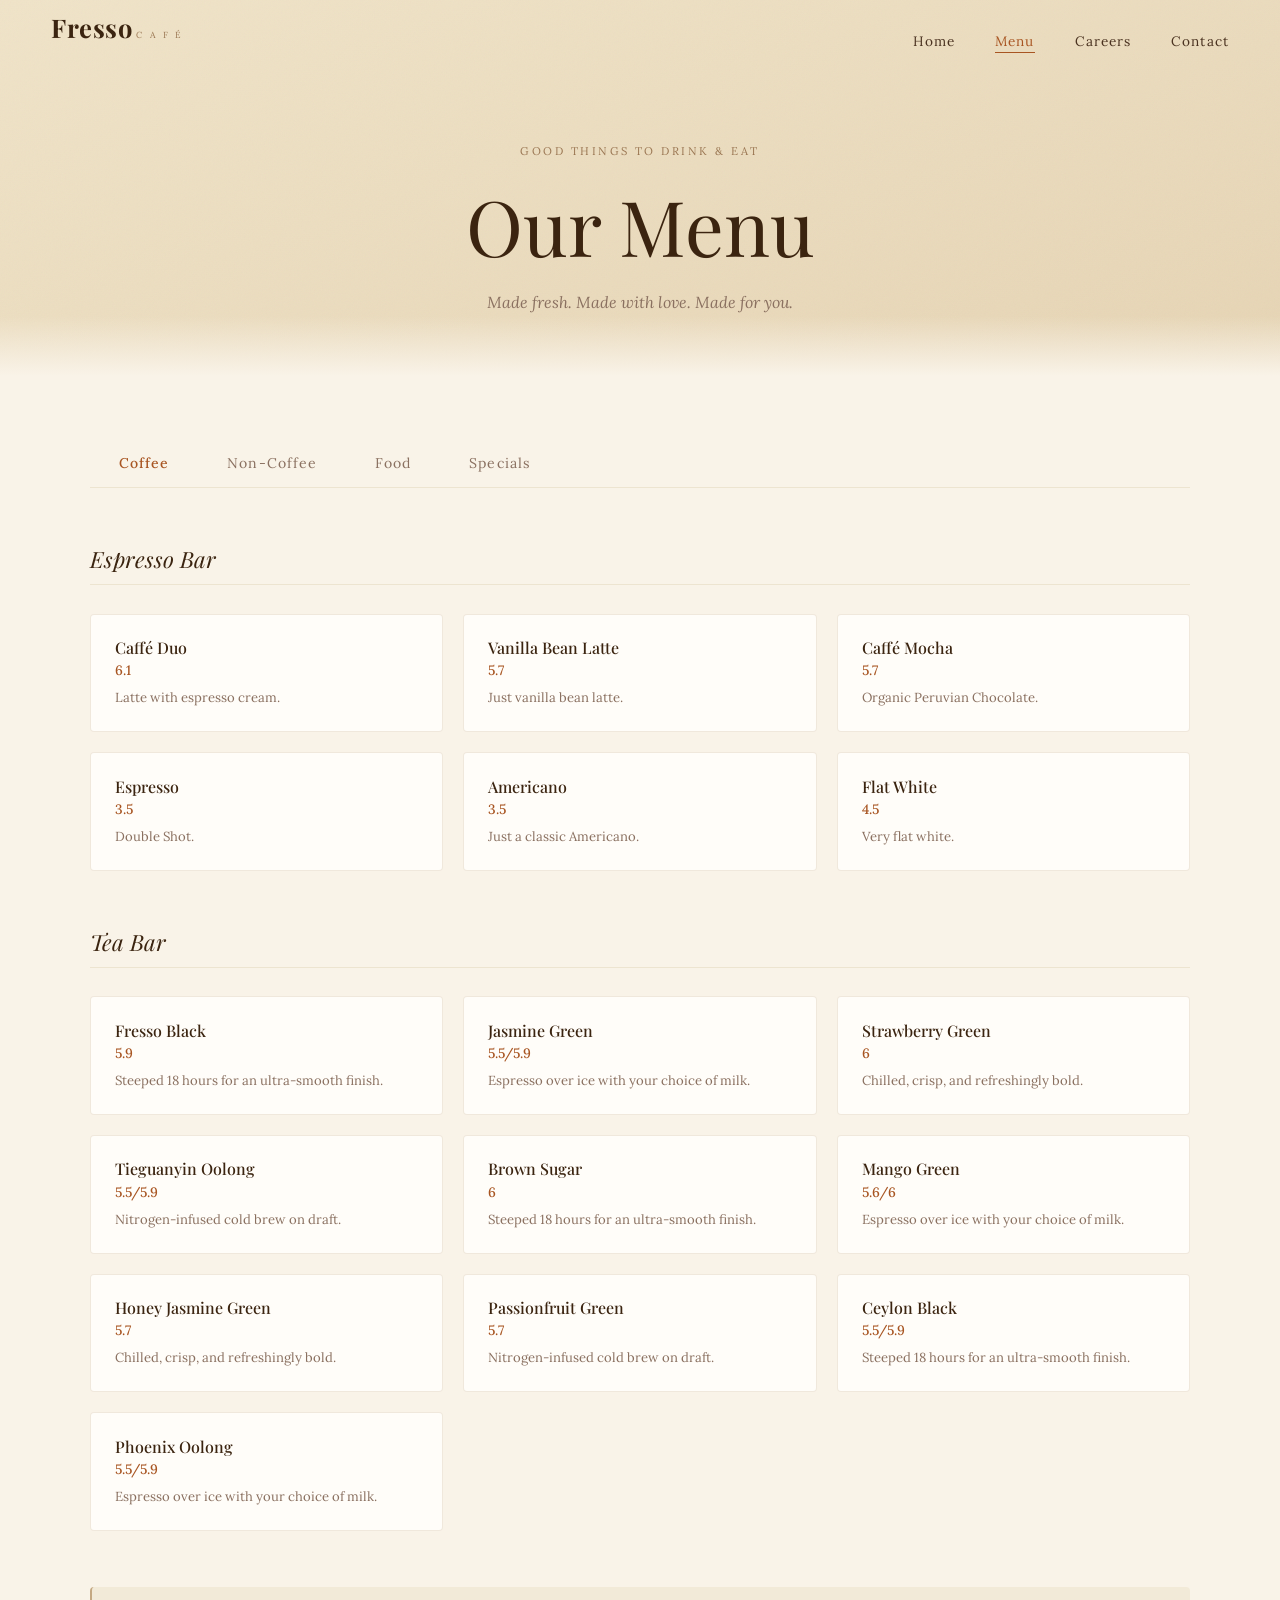
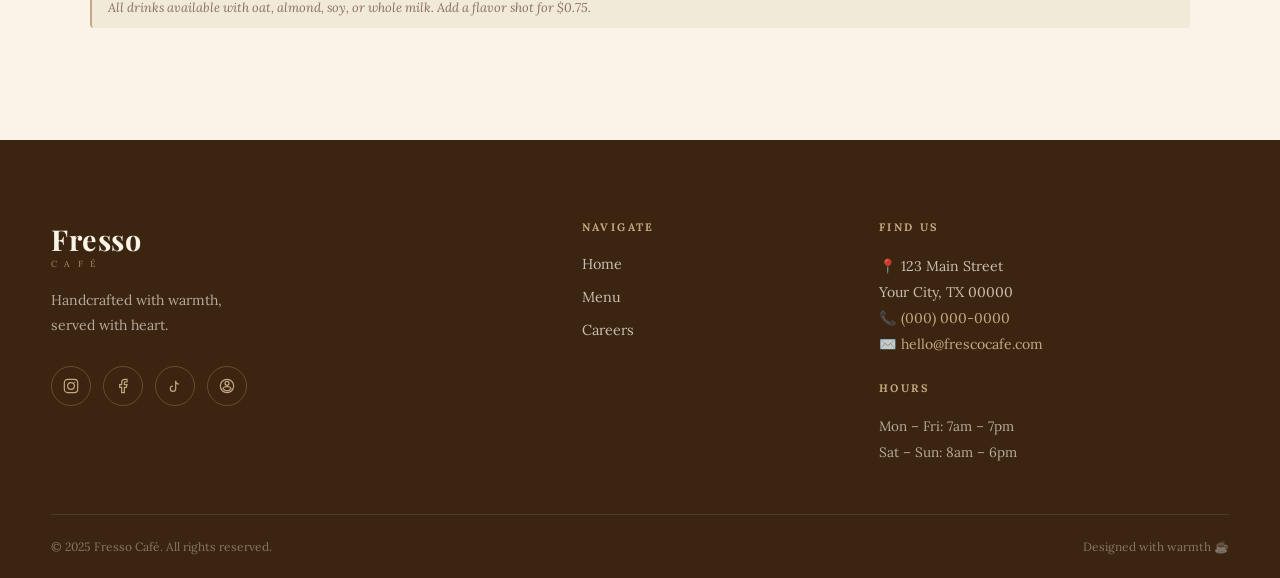
==== menu.html @ 0b68f878 "updating half menu" ====
<!DOCTYPE html>
<html lang="en">
<head>
  <meta charset="UTF-8" />
  <meta name="viewport" content="width=device-width, initial-scale=1.0" />
  <title>Menu — Fresso Café</title>
  <link rel="stylesheet" href="style.css" />
  <link href="https://fonts.googleapis.com/css2?family=Playfair+Display:ital,wght@0,400;0,600;0,700;1,400;1,600&family=Lora:ital,wght@0,400;0,500;1,400&family=Cormorant+Garamond:ital,wght@0,300;0,400;0,500;1,300;1,400&display=swap" rel="stylesheet" />
</head>
<body>

  <!-- NAV -->
  <header class="site-header" id="site-header">
    <nav class="navbar">
      <a href="index.html" class="logo-wrap">
        <div class=<img src="fresso_logo.png" alt="Fresso Café" style="height: 60px; width: auto;" />
          <span class="logo-text">Fresso</span>
          <span class="logo-sub">C A F É</span>
        </div>
      </a>
      <ul class="nav-links">
        <li><a href="index.html" class="nav-link">Home</a></li>
        <li><a href="menu.html" class="nav-link active">Menu</a></li>
        <li><a href="index.html#careers" class="nav-link">Careers</a></li>
        <li><a href="#footer" class="nav-link">Contact</a></li>
      </ul>
      <button class="hamburger" id="hamburger" aria-label="Toggle menu">
        <span></span><span></span><span></span>
      </button>
    </nav>
    <div class="mobile-menu" id="mobile-menu">
      <ul>
        <li><a href="index.html">Home</a></li>
        <li><a href="menu.html">Menu</a></li>
        <li><a href="index.html#careers">Careers</a></li>
        <li><a href="#footer">Contact</a></li>
      </ul>
    </div>
  </header>

  <!-- MENU HERO -->
  <section class="page-hero">
    <div class="page-hero-grain"></div>
    <div class="page-hero-content">
      <span class="section-label">Good things to drink & eat</span>
      <h1 class="page-hero-title">Our Menu</h1>
      <p class="page-hero-sub">Made fresh. Made with love. Made for you.</p>
    </div>
  </section>

  <!-- MENU TABS -->
  <section class="menu-section">
    <div class="menu-inner">
      <div class="menu-tabs" role="tablist">
        <button class="tab-btn active" data-tab="coffee" role="tab">Coffee</button>
        <button class="tab-btn" data-tab="nonCoffee" role="tab">Non-Coffee</button>
        <button class="tab-btn" data-tab="food" role="tab">Food</button>
        <button class="tab-btn" data-tab="specials" role="tab">Specials</button>
      </div>

      <!-- COFFEE -->
      <div class="tab-content active" id="tab-coffee">
        <div class="menu-category">
          <h3 class="menu-cat-title">Espresso Bar</h3>
          <div class="menu-grid">
            <div class="menu-item"><span class="item-name">Caffé Duo</span><span class="item-price">6.1</span><p class="item-desc">Latte with espresso cream.</p></div>
            <div class="menu-item"><span class="item-name">Vanilla Bean Latte</span><span class="item-price">5.7</span><p class="item-desc">Just vanilla bean latte.</p></div>
            <div class="menu-item"><span class="item-name">Caffé Mocha</span><span class="item-price">5.7</span><p class="item-desc">Organic Peruvian Chocolate.</p></div>
            <div class="menu-item"><span class="item-name">Espresso</span><span class="item-price">3.5</span><p class="item-desc">Double Shot.</p></div>
            <div class="menu-item"><span class="item-name">Americano</span><span class="item-price">3.5</span><p class="item-desc">Just a classic Americano.</p></div>
            <div class="menu-item"><span class="item-name">Flat White</span><span class="item-price">4.5</span><p class="item-desc">Very flat white.</p></div>
           
          </div>
        </div>
        <div class="menu-category">
          <h3 class="menu-cat-title">Tea Bar</h3>
          <div class="menu-grid">
            <div class="menu-item"><span class="item-name">Fresso Black</span><span class="item-price">5.9</span><p class="item-desc">Steeped 18 hours for an ultra-smooth finish.</p></div>
            <div class="menu-item"><span class="item-name">Jasmine Green</span><span class="item-price">5.5/5.9</span><p class="item-desc">Espresso over ice with your choice of milk.</p></div>
            <div class="menu-item"><span class="item-name">Strawberry Green</span><span class="item-price">6</span><p class="item-desc">Chilled, crisp, and refreshingly bold.</p></div>
            <div class="menu-item"><span class="item-name">Tieguanyin Oolong</span><span class="item-price">5.5/5.9</span><p class="item-desc">Nitrogen-infused cold brew on draft.</p></div>
            <div class="menu-item"><span class="item-name">Brown Sugar</span><span class="item-price">6</span><p class="item-desc">Steeped 18 hours for an ultra-smooth finish.</p></div>
            <div class="menu-item"><span class="item-name">Mango Green</span><span class="item-price">5.6/6</span><p class="item-desc">Espresso over ice with your choice of milk.</p></div>
            <div class="menu-item"><span class="item-name">Honey Jasmine Green</span><span class="item-price">5.7</span><p class="item-desc">Chilled, crisp, and refreshingly bold.</p></div>
            <div class="menu-item"><span class="item-name">Passionfruit Green</span><span class="item-price">5.7</span><p class="item-desc">Nitrogen-infused cold brew on draft.</p></div>
            <div class="menu-item"><span class="item-name">Ceylon Black</span><span class="item-price">5.5/5.9</span><p class="item-desc">Steeped 18 hours for an ultra-smooth finish.</p></div>
            <div class="menu-item"><span class="item-name">Phoenix Oolong</span><span class="item-price">5.5/5.9</span><p class="item-desc">Espresso over ice with your choice of milk.</p></div>
          </div>
        </div>
        <p class="menu-note">All drinks available with oat, almond, soy, or whole milk. Add a flavor shot for $0.75.</p>
      </div>

      <!-- NON-COFFEE -->
      <div class="tab-content" id="tab-nonCoffee">
        <div class="menu-category">
          <h3 class="menu-cat-title">Tea & Botanicals</h3>
          <div class="menu-grid">
            <div class="menu-item"><span class="item-name">Matcha Latte</span><span class="item-price">$5.50</span><p class="item-desc">Ceremonial grade matcha, steamed with your choice of milk.</p></div>
            <div class="menu-item"><span class="item-name">Chai Latte</span><span class="item-price">$5.25</span><p class="item-desc">House-spiced masala chai with steamed milk.</p></div>
            <div class="menu-item"><span class="item-name">London Fog</span><span class="item-price">$5.50</span><p class="item-desc">Earl grey, vanilla, and lavender — steamed to perfection.</p></div>
            <div class="menu-item"><span class="item-name">Loose Leaf Tea</span><span class="item-price">$4.00</span><p class="item-desc">Rotating single-origin teas. Ask your barista today's selection.</p></div>
          </div>
        </div>
        <div class="menu-category">
          <h3 class="menu-cat-title">Smoothies & Other</h3>
          <div class="menu-grid">
            <div class="menu-item"><span class="item-name">Golden Milk</span><span class="item-price">$5.50</span><p class="item-desc">Turmeric, ginger, honey, and oat milk. Comforting & healing.</p></div>
            <div class="menu-item"><span class="item-name">Hot Chocolate</span><span class="item-price">$4.50</span><p class="item-desc">Rich single-origin dark chocolate — for the purist.</p></div>
            <div class="menu-item"><span class="item-name">Sparkling Water</span><span class="item-price">$3.00</span><p class="item-desc">House-made lemon verbena infused sparkling water.</p></div>
            <div class="menu-item"><span class="item-name">Fresh Juice</span><span class="item-price">$5.50</span><p class="item-desc">Seasonal pressed juice. Ask about today's blend.</p></div>
          </div>
        </div>
      </div>

      <!-- FOOD -->
      <div class="tab-content" id="tab-food">
        <div class="menu-category">
          <h3 class="menu-cat-title">Pastries & Baked Goods</h3>
          <div class="menu-grid">
            <div class="menu-item"><span class="item-name">Butter Croissant</span><span class="item-price">$4.00</span><p class="item-desc">Flaky, golden, laminated to perfection. Baked fresh daily.</p></div>
            <div class="menu-item"><span class="item-name">Almond Croissant</span><span class="item-price">$4.75</span><p class="item-desc">Classic croissant filled with almond frangipane.</p></div>
            <div class="menu-item"><span class="item-name">Morning Muffin</span><span class="item-price">$3.75</span><p class="item-desc">Rotating seasonal flavors — always made from scratch.</p></div>
            <div class="menu-item"><span class="item-name">Banana Bread</span><span class="item-price">$4.00</span><p class="item-desc">Brown butter & walnut. The one you come back for.</p></div>
            <div class="menu-item"><span class="item-name">Scone</span><span class="item-price">$3.75</span><p class="item-desc">Served warm with clotted cream & seasonal jam.</p></div>
            <div class="menu-item"><span class="item-name">Cinnamon Roll</span><span class="item-price">$5.00</span><p class="item-desc">Soft, gooey, and glazed. Worth every bite.</p></div>
          </div>
        </div>
        <div class="menu-category">
          <h3 class="menu-cat-title">Savory Bites</h3>
          <div class="menu-grid">
            <div class="menu-item"><span class="item-name">Avocado Toast</span><span class="item-price">$9.00</span><p class="item-desc">Sourdough, smashed avo, chili flake, lemon, everything bagel seasoning.</p></div>
            <div class="menu-item"><span class="item-name">Egg & Cheese Sandwich</span><span class="item-price">$8.50</span><p class="item-desc">Soft scrambled egg, aged cheddar on toasted brioche.</p></div>
            <div class="menu-item"><span class="item-name">Yogurt Parfait</span><span class="item-price">$7.00</span><p class="item-desc">House granola, seasonal fruit, and local honey.</p></div>
            <div class="menu-item"><span class="item-name">Quiche Slice</span><span class="item-price">$7.50</span><p class="item-desc">Rotating recipe. Ask your barista for today's variety.</p></div>
          </div>
        </div>
        <p class="menu-note">Gluten-free options available. Please ask your barista about allergen information.</p>
      </div>

      <!-- SPECIALS -->
      <div class="tab-content" id="tab-specials">
        <div class="menu-category specials-category">
          <h3 class="menu-cat-title">✦ Seasonal Specials ✦</h3>
          <p class="specials-intro">Our specials rotate with the seasons, inspired by local flavors and what we're loving right now. Here's what's on now:</p>
          <div class="menu-grid specials-grid">
            <div class="menu-item special-item">
              <span class="special-tag">New</span>
              <span class="item-name">Honey Lavender Latte</span><span class="item-price">$6.50</span>
              <p class="item-desc">House espresso, local wildflower honey, lavender syrup, oat milk. Floral & warm.</p>
            </div>
            <div class="menu-item special-item">
              <span class="special-tag">Fan Fav</span>
              <span class="item-name">Cardamom Brown Sugar Latte</span><span class="item-price">$6.50</span>
              <p class="item-desc">Espresso, brown sugar, cardamom, and a touch of vanilla cream.</p>
            </div>
            <div class="menu-item special-item">
              <span class="special-tag">Limited</span>
              <span class="item-name">Spiced Pear Cider</span><span class="item-price">$5.75</span>
              <p class="item-desc">Warm pressed pear juice with cinnamon, star anise, and clove. Non-coffee.</p>
            </div>
            <div class="menu-item special-item">
              <span class="special-tag">New</span>
              <span class="item-name">Pistachio Rose Croissant</span><span class="item-price">$5.50</span>
              <p class="item-desc">Laminated pastry filled with pistachio cream and a hint of rose water.</p>
            </div>
          </div>
          <p class="specials-note">Specials change regularly — follow us on Instagram <strong>@frescocafe</strong> to be the first to know.</p>
        </div>
      </div>

    </div>
  </section>

  <!-- FOOTER -->
  <footer class="site-footer" id="footer">
    <div class="footer-inner">
      <div class="footer-brand">
        <div class="footer-logo">
          <span class="logo-text">Fresso</span>
          <span class="logo-sub">C A F É</span>
        </div>
        <p class="footer-tagline">Handcrafted with warmth,<br/>served with heart.</p>
        <div class="socials">
          <a href="YOUR_INSTAGRAM_LINK" target="_blank" class="social-btn" aria-label="Instagram">
            <svg viewBox="0 0 24 24" fill="none" stroke="currentColor" stroke-width="1.8"><rect x="2" y="2" width="20" height="20" rx="5"/><circle cx="12" cy="12" r="5"/><circle cx="17.5" cy="6.5" r="1" fill="currentColor" stroke="none"/></svg>
          </a>
          <a href="YOUR_FACEBOOK_LINK" target="_blank" class="social-btn" aria-label="Facebook">
            <svg viewBox="0 0 24 24" fill="none" stroke="currentColor" stroke-width="1.8"><path d="M18 2h-3a5 5 0 00-5 5v3H7v4h3v8h4v-8h3l1-4h-4V7a1 1 0 011-1h3z"/></svg>
          </a>
          <a href="YOUR_TIKTOK_LINK" target="_blank" class="social-btn" aria-label="TikTok">
            <svg viewBox="0 0 24 24" fill="none" stroke="currentColor" stroke-width="1.8"><path d="M9 12a4 4 0 104 4V4a5 5 0 005 5"/></svg>
          </a>
          <a href="YOUR_YELP_LINK" target="_blank" class="social-btn" aria-label="Yelp">
            <svg viewBox="0 0 24 24" fill="none" stroke="currentColor" stroke-width="1.8"><path d="M12 2C6.48 2 2 6.48 2 12s4.48 10 10 10 10-4.48 10-10S17.52 2 12 2zm0 3c1.66 0 3 1.34 3 3s-1.34 3-3 3-3-1.34-3-3 1.34-3 3-3zm0 14.2c-2.5 0-4.71-1.28-6-3.22.03-1.99 4-3.08 6-3.08 1.99 0 5.97 1.09 6 3.08-1.29 1.94-3.5 3.22-6 3.22z"/></svg>
          </a>
        </div>
      </div>
      <div class="footer-nav">
        <h4>Navigate</h4>
        <ul>
          <li><a href="index.html">Home</a></li>
          <li><a href="menu.html">Menu</a></li>
          <li><a href="index.html#careers">Careers</a></li>
        </ul>
      </div>
      <div class="footer-contact">
        <h4>Find Us</h4>
        <address>
          <p>📍 123 Main Street<br/>Your City, TX 00000</p>
          <p>📞 <a href="tel:+10000000000">(000) 000-0000</a></p>
          <p>✉️ <a href="mailto:hello@frescocafe.com">hello@frescocafe.com</a></p>
        </address>
        <div class="hours">
          <h4>Hours</h4>
          <p>Mon – Fri: 7am – 7pm</p>
          <p>Sat – Sun: 8am – 6pm</p>
        </div>
      </div>
    </div>
    <div class="footer-bottom">
      <p>© 2025 Fresso Café. All rights reserved.</p>
      <p class="footer-credit">Designed with warmth ☕</p>
    </div>
  </footer>

  <script src="script.js"></script>
</body>
</html>
---- style.css ----
/* ===========================
   FRESSO CAFÉ — STYLESHEET
   Warm · Rustic · Refined
=========================== */

/* --- RESET & VARIABLES --- */
*, *::before, *::after { box-sizing: border-box; margin: 0; padding: 0; }

:root {
  --cream:        #F9F3E8;
  --cream-dark:   #EDE4D0;
  --cream-mid:    #F2EAD8;
  --brown-light:  #C4A882;
  --brown-mid:    #9A7652;
  --brown-dark:   #5C3D1E;
  --brown-deep:   #3B2410;
  --warm-black:   #1E140A;
  --rust:         #A85522;
  --sage:         #7A8C6E;
  --text-body:    #4A3220;
  --text-muted:   #8A7060;
  --white:        #FFFDF9;

  --font-display: 'Playfair Display', Georgia, serif;
  --font-body:    'Lora', Georgia, serif;
  --font-accent:  'Cormorant Garamond', Georgia, serif;

  --nav-h: 80px;
  --radius: 4px;
  --shadow: 0 4px 24px rgba(60,30,10,0.10);
  --shadow-lg: 0 12px 48px rgba(60,30,10,0.15);
}

html { scroll-behavior: smooth; }

body {
  font-family: var(--font-body);
  background: var(--cream);
  color: var(--text-body);
  overflow-x: hidden;
  -webkit-font-smoothing: antialiased;
}

img { max-width: 100%; display: block; }
a { text-decoration: none; color: inherit; }
ul { list-style: none; }
address { font-style: normal; }

/* --- TYPOGRAPHY --- */
.section-label {
  display: block;
  font-family: var(--font-body);
  font-size: 0.7rem;
  letter-spacing: 0.22em;
  text-transform: uppercase;
  color: var(--brown-mid);
  margin-bottom: 1rem;
}
.section-label.centered { text-align: center; }

.section-title {
  font-family: var(--font-display);
  font-size: clamp(2rem, 4vw, 3rem);
  font-weight: 400;
  line-height: 1.2;
  color: var(--brown-deep);
  margin-bottom: 1.5rem;
}
.section-title em { font-style: italic; color: var(--rust); }
.section-title.centered { text-align: center; }

.body-text {
  font-family: var(--font-body);
  font-size: 1rem;
  line-height: 1.85;
  color: var(--text-body);
  max-width: 520px;
  margin-bottom: 1.2rem;
}

/* --- BUTTONS --- */
.btn {
  display: inline-block;
  padding: 0.85rem 2rem;
  border-radius: 2px;
  font-family: var(--font-body);
  font-size: 0.85rem;
  letter-spacing: 0.08em;
  cursor: pointer;
  transition: all 0.28s ease;
}
.btn-primary {
  background: var(--brown-dark);
  color: var(--cream);
  border: 1.5px solid var(--brown-dark);
}
.btn-primary:hover {
  background: var(--brown-deep);
  border-color: var(--brown-deep);
  transform: translateY(-2px);
  box-shadow: 0 6px 20px rgba(60,30,10,0.2);
}
.btn-ghost {
  background: transparent;
  color: var(--brown-dark);
  border: 1.5px solid var(--brown-dark);
}
.btn-ghost:hover {
  background: var(--brown-dark);
  color: var(--cream);
  transform: translateY(-2px);
}

/* ================================
   HEADER / NAV
================================ */
.site-header {
  position: fixed;
  top: 0; left: 0; right: 0;
  z-index: 100;
  transition: background 0.3s, box-shadow 0.3s;
}
.site-header.scrolled {
  background: rgba(249, 243, 232, 0.96);
  backdrop-filter: blur(8px);
  box-shadow: 0 2px 16px rgba(60,30,10,0.10);
}
.navbar {
  display: flex;
  align-items: center;
  justify-content: space-between;
  height: var(--nav-h);
  padding: 0 4vw;
  max-width: 1300px;
  margin: 0 auto;
}
.logo-wrap { display: flex; align-items: center; }
.logo-placeholder {
  display: flex;
  flex-direction: column;
  align-items: flex-start;
  line-height: 1;
  gap: 2px;
}
.logo-text {
  font-family: var(--font-display);
  font-size: 1.6rem;
  font-weight: 700;
  color: var(--brown-deep);
  letter-spacing: 0.02em;
}
.logo-sub {
  font-family: var(--font-body);
  font-size: 0.55rem;
  letter-spacing: 0.3em;
  color: var(--brown-mid);
  margin-top: -2px;
}
.nav-links {
  display: flex;
  gap: 2.5rem;
  align-items: center;
}
.nav-link {
  font-family: var(--font-body);
  font-size: 0.85rem;
  letter-spacing: 0.08em;
  color: var(--text-body);
  position: relative;
  padding-bottom: 3px;
  transition: color 0.2s;
}
.nav-link::after {
  content: '';
  position: absolute;
  bottom: 0; left: 0;
  width: 0; height: 1px;
  background: var(--rust);
  transition: width 0.28s ease;
}
.nav-link:hover, .nav-link.active { color: var(--rust); }
.nav-link:hover::after, .nav-link.active::after { width: 100%; }

/* Hamburger */
.hamburger {
  display: none;
  flex-direction: column;
  gap: 5px;
  background: none;
  border: none;
  cursor: pointer;
  padding: 4px;
}
.hamburger span {
  display: block;
  width: 24px; height: 1.5px;
  background: var(--brown-deep);
  transition: all 0.3s;
}
.hamburger.open span:nth-child(1) { transform: translateY(6.5px) rotate(45deg); }
.hamburger.open span:nth-child(2) { opacity: 0; }
.hamburger.open span:nth-child(3) { transform: translateY(-6.5px) rotate(-45deg); }

.mobile-menu {
  display: none;
  background: var(--cream);
  border-top: 1px solid var(--cream-dark);
  padding: 1.5rem 4vw;
}
.mobile-menu.open { display: block; }
.mobile-menu ul { display: flex; flex-direction: column; gap: 1.2rem; }
.mobile-menu a {
  font-family: var(--font-body);
  font-size: 1.05rem;
  color: var(--text-body);
  letter-spacing: 0.05em;
}

/* ================================
   HERO
================================ */
.hero {
  position: relative;
  min-height: 100vh;
  display: flex;
  align-items: center;
  justify-content: center;
  background:
    radial-gradient(ellipse 80% 70% at 60% 40%, rgba(196,168,130,0.22) 0%, transparent 70%),
    linear-gradient(160deg, #F0E6D0 0%, #E8D8BE 40%, #DCC9A8 100%);
  overflow: hidden;
  padding-top: var(--nav-h);
}
.hero-grain {
  position: absolute; inset: 0;
  background-image: url("data:image/svg+xml,%3Csvg xmlns='http://www.w3.org/2000/svg' width='200' height='200'%3E%3Cfilter id='n'%3E%3CfeTurbulence type='fractalNoise' baseFrequency='0.75' numOctaves='4' stitchTiles='stitch'/%3E%3C/filter%3E%3Crect width='100%25' height='100%25' filter='url(%23n)' opacity='0.035'/%3E%3C/svg%3E");
  opacity: 0.6;
  pointer-events: none;
}
.hero::before {
  content: '';
  position: absolute;
  bottom: -2px; left: 0; right: 0;
  height: 120px;
  background: linear-gradient(to bottom, transparent, var(--cream));
  z-index: 1;
}

.hero-content {
  position: relative;
  z-index: 2;
  text-align: center;
  padding: 0 4vw;
  animation: fadeUp 1s ease both;
}
.hero-eyebrow {
  font-family: var(--font-body);
  font-size: 0.72rem;
  letter-spacing: 0.28em;
  text-transform: uppercase;
  color: var(--brown-mid);
  margin-bottom: 1.2rem;
}
.hero-title {
  font-family: var(--font-display);
  font-size: clamp(3rem, 7vw, 6rem);
  font-weight: 400;
  line-height: 1.08;
  color: var(--brown-deep);
  margin-bottom: 1.5rem;
}
.hero-title em {
  font-style: italic;
  color: var(--rust);
  display: block;
}
.hero-subtitle {
  font-family: var(--font-body);
  font-size: clamp(0.95rem, 1.5vw, 1.1rem);
  color: var(--text-muted);
  line-height: 1.8;
  margin-bottom: 2.5rem;
}
.hero-cta-group {
  display: flex;
  gap: 1rem;
  justify-content: center;
  flex-wrap: wrap;
}

.hero-scroll-hint {
  position: absolute;
  bottom: 2.5rem;
  left: 50%;
  transform: translateX(-50%);
  z-index: 2;
  display: flex;
  flex-direction: column;
  align-items: center;
  gap: 0.5rem;
}
.hero-scroll-hint span {
  font-size: 0.6rem;
  letter-spacing: 0.2em;
  text-transform: uppercase;
  color: var(--brown-mid);
}
.scroll-line {
  width: 1px;
  height: 40px;
  background: linear-gradient(to bottom, var(--brown-mid), transparent);
  animation: scrollPulse 2s ease-in-out infinite;
}

/* ================================
   ABOUT
================================ */
.about {
  padding: 8rem 4vw;
  background: var(--cream);
}
.about-inner {
  max-width: 1200px;
  margin: 0 auto;
  display: grid;
  grid-template-columns: 1fr 1fr;
  gap: 6rem;
  align-items: center;
}
.about-text { animation: fadeUp 0.8s ease both; }
.about-stats {
  display: flex;
  gap: 2.5rem;
  margin-top: 2.5rem;
  flex-wrap: wrap;
}
.stat { display: flex; flex-direction: column; gap: 0.3rem; }
.stat-num {
  font-family: var(--font-display);
  font-size: 1.5rem;
  font-weight: 600;
  color: var(--rust);
}
.stat-label {
  font-family: var(--font-body);
  font-size: 0.75rem;
  letter-spacing: 0.08em;
  color: var(--text-muted);
}
.about-visual {
  position: relative;
  display: flex;
  justify-content: center;
}
.about-img-placeholder {
  width: 100%;
  max-width: 440px;
  aspect-ratio: 4/5;
  background: var(--cream-dark);
  border-radius: 2px;
  overflow: hidden;
  display: flex;
  align-items: center;
  justify-content: center;
  border: 1px solid rgba(196,168,130,0.4);
  position: relative;
}
.about-img-placeholder::before {
  content: 'YOUR PHOTO';
  position: absolute;
  top: 50%; left: 50%;
  transform: translate(-50%, -50%);
  font-family: var(--font-body);
  font-size: 0.7rem;
  letter-spacing: 0.2em;
  color: var(--brown-light);
  opacity: 0.5;
}
.about-img-inner { width: 60%; opacity: 0.4; }
.about-badge {
  position: absolute;
  bottom: -1.5rem;
  right: -1.5rem;
  width: 90px; height: 90px;
  background: var(--rust);
  border-radius: 50%;
  display: flex;
  flex-direction: column;
  align-items: center;
  justify-content: center;
  color: var(--cream);
  font-family: var(--font-display);
  font-style: italic;
  font-size: 0.78rem;
  line-height: 1.4;
  text-align: center;
  box-shadow: var(--shadow);
}

/* ================================
   FEATURED
================================ */
.featured {
  padding: 7rem 4vw;
  background: var(--cream-mid);
}
.featured-inner { max-width: 1200px; margin: 0 auto; }
.featured-grid {
  display: grid;
  grid-template-columns: repeat(3, 1fr);
  gap: 2rem;
  margin-top: 3.5rem;
}
.featured-card {
  background: var(--white);
  padding: 2.5rem 2rem;
  border-radius: var(--radius);
  border: 1px solid rgba(196,168,130,0.3);
  transition: transform 0.3s ease, box-shadow 0.3s ease;
}
.featured-card:hover {
  transform: translateY(-6px);
  box-shadow: var(--shadow-lg);
}
.featured-card.highlight {
  background: var(--brown-dark);
  color: var(--cream);
  border-color: var(--brown-dark);
}
.featured-card.highlight h3, .featured-card.highlight p { color: var(--cream); }
.featured-card.highlight .card-link { color: var(--brown-light); }
.card-icon { font-size: 2rem; margin-bottom: 1.2rem; }
.featured-card h3 {
  font-family: var(--font-display);
  font-size: 1.25rem;
  font-weight: 500;
  color: var(--brown-deep);
  margin-bottom: 0.75rem;
}
.featured-card p {
  font-size: 0.9rem;
  line-height: 1.75;
  color: var(--text-muted);
  margin-bottom: 1.5rem;
}
.card-link {
  font-size: 0.8rem;
  letter-spacing: 0.06em;
  color: var(--rust);
  transition: letter-spacing 0.2s;
}
.card-link:hover { letter-spacing: 0.12em; }

/* ================================
   ATMOSPHERE
================================ */
.atmosphere {
  position: relative;
  padding: 7rem 4vw;
  background: linear-gradient(135deg, var(--brown-deep) 0%, #2A1A0A 100%);
  overflow: hidden;
}
.atm-grain {
  position: absolute; inset: 0;
  background-image: url("data:image/svg+xml,%3Csvg xmlns='http://www.w3.org/2000/svg' width='200' height='200'%3E%3Cfilter id='n'%3E%3CfeTurbulence type='fractalNoise' baseFrequency='0.75' numOctaves='4' stitchTiles='stitch'/%3E%3C/filter%3E%3Crect width='100%25' height='100%25' filter='url(%23n)' opacity='0.04'/%3E%3C/svg%3E");
  opacity: 0.5;
  pointer-events: none;
}
.atmosphere::before {
  content: '✦';
  position: absolute;
  top: 3rem; left: 50%;
  transform: translateX(-50%);
  font-size: 1.2rem;
  color: rgba(196,168,130,0.3);
}
.atm-content {
  position: relative;
  z-index: 1;
  text-align: center;
  max-width: 700px;
  margin: 0 auto;
}
.atm-content blockquote p {
  font-family: var(--font-display);
  font-size: clamp(1.6rem, 3.5vw, 2.5rem);
  font-style: italic;
  font-weight: 400;
  color: var(--cream);
  line-height: 1.4;
  margin-bottom: 1.5rem;
}
.atm-content cite {
  font-family: var(--font-body);
  font-size: 0.8rem;
  letter-spacing: 0.15em;
  color: var(--brown-light);
  text-transform: uppercase;
}

/* ================================
   CAREERS
================================ */
.careers {
  padding: 8rem 4vw;
  background: var(--cream);
}
.careers-inner {
  max-width: 1200px;
  margin: 0 auto;
  display: grid;
  grid-template-columns: 1fr 1fr;
  gap: 5rem;
  align-items: center;
}
.careers-text .btn { margin-top: 0.5rem; }
.careers-note {
  font-size: 0.72rem;
  color: var(--text-muted);
  margin-top: 1rem;
  font-style: italic;
}
.careers-perks {
  display: flex;
  flex-direction: column;
  gap: 1.25rem;
}
.perk {
  display: flex;
  align-items: center;
  gap: 1rem;
  padding: 1.2rem 1.5rem;
  background: var(--cream-mid);
  border-radius: var(--radius);
  border-left: 3px solid var(--rust);
  font-size: 0.95rem;
  color: var(--text-body);
  transition: transform 0.2s ease;
}
.perk:hover { transform: translateX(4px); }
.perk-icon { font-size: 1.2rem; }

/* ================================
   PAGE HERO (Menu page)
================================ */
.page-hero {
  position: relative;
  padding: calc(var(--nav-h) + 4rem) 4vw 4rem;
  background: linear-gradient(160deg, #F0E3C8 0%, #E6D4B4 100%);
  text-align: center;
  overflow: hidden;
}
.page-hero-grain {
  position: absolute; inset: 0;
  background-image: url("data:image/svg+xml,%3Csvg xmlns='http://www.w3.org/2000/svg' width='200' height='200'%3E%3Cfilter id='n'%3E%3CfeTurbulence type='fractalNoise' baseFrequency='0.75' numOctaves='4' stitchTiles='stitch'/%3E%3C/filter%3E%3Crect width='100%25' height='100%25' filter='url(%23n)' opacity='0.04'/%3E%3C/svg%3E");
  pointer-events: none;
}
.page-hero::after {
  content: '';
  position: absolute;
  bottom: 0; left: 0; right: 0;
  height: 60px;
  background: linear-gradient(to bottom, transparent, var(--cream));
}
.page-hero-content { position: relative; z-index: 1; }
.page-hero-title {
  font-family: var(--font-display);
  font-size: clamp(3rem, 6vw, 5rem);
  font-weight: 400;
  color: var(--brown-deep);
  margin: 0.5rem 0 1rem;
}
.page-hero-sub {
  font-size: 1rem;
  color: var(--text-muted);
  font-style: italic;
}

/* ================================
   MENU
================================ */
.menu-section {
  padding: 4rem 4vw 7rem;
  background: var(--cream);
}
.menu-inner { max-width: 1100px; margin: 0 auto; }

.menu-tabs {
  display: flex;
  gap: 0;
  margin-bottom: 3.5rem;
  border-bottom: 1.5px solid var(--cream-dark);
  overflow-x: auto;
}
.tab-btn {
  padding: 0.9rem 1.8rem;
  background: none;
  border: none;
  border-bottom: 2px solid transparent;
  margin-bottom: -1.5px;
  font-family: var(--font-body);
  font-size: 0.88rem;
  letter-spacing: 0.08em;
  color: var(--text-muted);
  cursor: pointer;
  transition: all 0.2s;
  white-space: nowrap;
}
.tab-btn:hover { color: var(--brown-dark); }
.tab-btn.active {
  color: var(--rust);
  border-bottom-color: var(--rust);
  font-weight: 500;
}
.tab-content { display: none; animation: fadeUp 0.4s ease both; }
.tab-content.active { display: block; }

.menu-category { margin-bottom: 3.5rem; }
.menu-cat-title {
  font-family: var(--font-display);
  font-size: 1.4rem;
  font-weight: 400;
  color: var(--brown-deep);
  margin-bottom: 1.8rem;
  padding-bottom: 0.6rem;
  border-bottom: 1px solid var(--cream-dark);
  font-style: italic;
}
.menu-grid {
  display: grid;
  grid-template-columns: repeat(auto-fill, minmax(280px, 1fr));
  gap: 1.25rem;
}
.menu-item {
  padding: 1.4rem 1.5rem;
  background: var(--white);
  border-radius: var(--radius);
  border: 1px solid rgba(196,168,130,0.25);
  position: relative;
  transition: box-shadow 0.25s, transform 0.25s;
}
.menu-item:hover {
  box-shadow: var(--shadow);
  transform: translateY(-2px);
}
.item-name {
  display: block;
  font-family: var(--font-display);
  font-size: 1rem;
  font-weight: 500;
  color: var(--brown-deep);
  margin-bottom: 0.2rem;
}
.item-price {
  display: block;
  font-family: var(--font-body);
  font-size: 0.85rem;
  color: var(--rust);
  font-weight: 500;
  margin-bottom: 0.5rem;
}
.item-desc {
  font-size: 0.82rem;
  line-height: 1.65;
  color: var(--text-muted);
}
.menu-note {
  font-size: 0.8rem;
  font-style: italic;
  color: var(--text-muted);
  margin-top: 0.5rem;
  padding: 0.75rem 1rem;
  background: var(--cream-mid);
  border-radius: var(--radius);
  border-left: 2px solid var(--brown-light);
}

/* Specials */
.specials-category { text-align: left; }
.specials-intro {
  font-size: 0.95rem;
  color: var(--text-muted);
  margin-bottom: 2rem;
  max-width: 580px;
  line-height: 1.8;
}
.special-item { padding-top: 1.8rem; }
.special-tag {
  position: absolute;
  top: 0.8rem; right: 0.8rem;
  font-size: 0.6rem;
  letter-spacing: 0.15em;
  text-transform: uppercase;
  background: var(--rust);
  color: var(--cream);
  padding: 0.2em 0.6em;
  border-radius: 2px;
}
.specials-note {
  font-size: 0.82rem;
  font-style: italic;
  color: var(--text-muted);
  margin-top: 2rem;
  text-align: center;
}

/* ================================
   FOOTER
================================ */
.site-footer {
  background: var(--brown-deep);
  color: var(--cream);
  padding: 5rem 4vw 0;
}
.footer-inner {
  max-width: 1200px;
  margin: 0 auto;
  display: grid;
  grid-template-columns: 2fr 1fr 1.5fr;
  gap: 4rem;
  padding-bottom: 3rem;
  border-bottom: 1px solid rgba(255,255,255,0.1);
}
.footer-logo {
  display: flex;
  flex-direction: column;
  align-items: flex-start;
  margin-bottom: 1.2rem;
  gap: 2px;
}
.footer-logo .logo-text { color: var(--cream); font-size: 1.8rem; }
.footer-logo .logo-sub { color: var(--brown-light); opacity: 0.8; }
.footer-tagline {
  font-size: 0.88rem;
  line-height: 1.75;
  color: rgba(249,243,232,0.65);
  margin-bottom: 1.8rem;
}
.socials {
  display: flex;
  gap: 0.75rem;
}
.social-btn {
  width: 40px; height: 40px;
  border: 1px solid rgba(196,168,130,0.3);
  border-radius: 50%;
  display: flex;
  align-items: center;
  justify-content: center;
  color: var(--brown-light);
  transition: all 0.25s;
}
.social-btn:hover {
  background: var(--rust);
  border-color: var(--rust);
  color: var(--cream);
  transform: translateY(-2px);
}
.social-btn svg { width: 16px; height: 16px; }

.footer-nav h4, .footer-contact h4 {
  font-family: var(--font-body);
  font-size: 0.68rem;
  letter-spacing: 0.22em;
  text-transform: uppercase;
  color: var(--brown-light);
  margin-bottom: 1.2rem;
}
.footer-nav ul { display: flex; flex-direction: column; gap: 0.8rem; }
.footer-nav a {
  font-size: 0.9rem;
  color: rgba(249,243,232,0.75);
  transition: color 0.2s;
}
.footer-nav a:hover { color: var(--cream); }
.footer-contact address { margin-bottom: 1.5rem; }
.footer-contact p {
  font-size: 0.88rem;
  color: rgba(249,243,232,0.75);
  line-height: 1.85;
}
.footer-contact a { color: var(--brown-light); transition: color 0.2s; }
.footer-contact a:hover { color: var(--cream); }
.hours { margin-top: 1rem; }
.hours h4 { margin-top: 1rem; }
.hours p {
  font-size: 0.85rem;
  color: rgba(249,243,232,0.65);
  line-height: 1.9;
}

.footer-bottom {
  max-width: 1200px;
  margin: 0 auto;
  padding: 1.5rem 0;
  display: flex;
  justify-content: space-between;
  align-items: center;
  flex-wrap: wrap;
  gap: 0.5rem;
}
.footer-bottom p {
  font-size: 0.75rem;
  color: rgba(249,243,232,0.4);
}

/* ================================
   ANIMATIONS
================================ */
@keyframes fadeUp {
  from { opacity: 0; transform: translateY(20px); }
  to   { opacity: 1; transform: translateY(0); }
}
@keyframes scrollPulse {
  0%, 100% { opacity: 1; transform: scaleY(1); }
  50%       { opacity: 0.4; transform: scaleY(0.6); }
}

/* Scroll reveal */
.reveal {
  opacity: 0;
  transform: translateY(24px);
  transition: opacity 0.7s ease, transform 0.7s ease;
}
.reveal.visible {
  opacity: 1;
  transform: translateY(0);
}

/* ================================
   RESPONSIVE
================================ */
@media (max-width: 900px) {
  .nav-links { display: none; }
  .hamburger { display: flex; }
  .about-inner, .careers-inner {
    grid-template-columns: 1fr;
    gap: 3rem;
  }
  .about-visual { order: -1; }
  .about-img-placeholder { max-width: 100%; aspect-ratio: 3/2; }
  .featured-grid { grid-template-columns: 1fr; }
  .footer-inner { grid-template-columns: 1fr 1fr; gap: 2rem; }
  .footer-brand { grid-column: 1 / -1; }
}
@media (max-width: 600px) {
  .hero-title { font-size: 2.6rem; }
  .hero-cta-group { flex-direction: column; align-items: center; }
  .about-stats { gap: 1.5rem; }
  .footer-inner { grid-template-columns: 1fr; gap: 2rem; }
  .footer-bottom { flex-direction: column; text-align: center; }
  .menu-tabs { gap: 0; }
  .tab-btn { padding: 0.75rem 1rem; font-size: 0.8rem; }
}
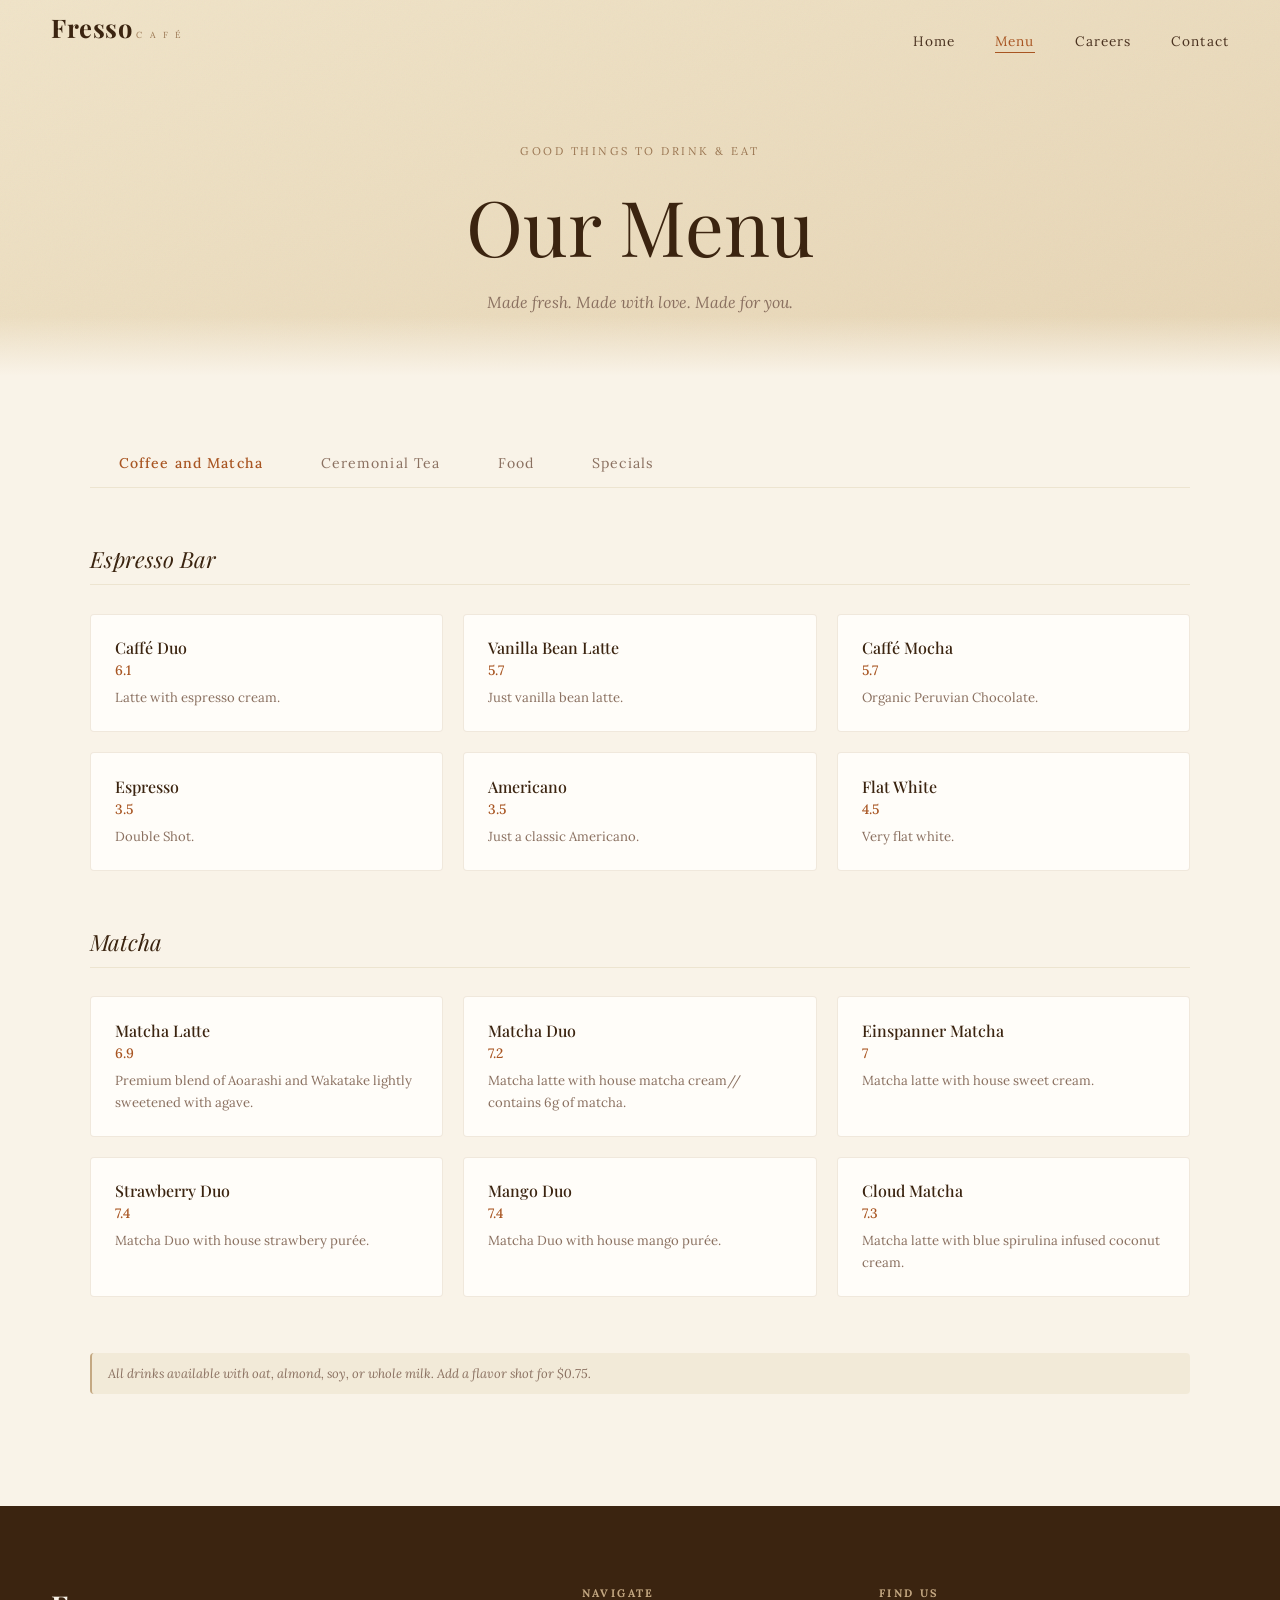
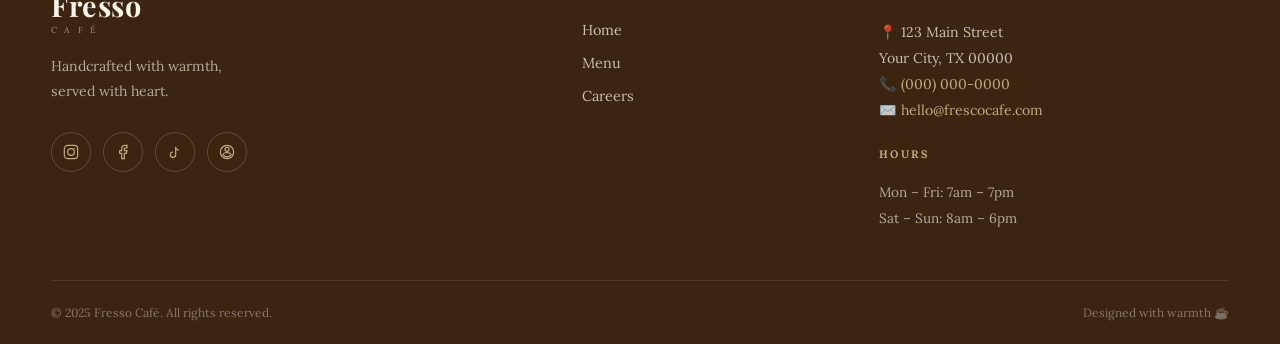
==== commit d704a6d9: "2/3 menu" ====
--- a/menu.html
+++ b/menu.html
@@ -52,8 +52,8 @@
   <section class="menu-section">
     <div class="menu-inner">
       <div class="menu-tabs" role="tablist">
-        <button class="tab-btn active" data-tab="coffee" role="tab">Coffee</button>
-        <button class="tab-btn" data-tab="nonCoffee" role="tab">Non-Coffee</button>
+        <button class="tab-btn active" data-tab="coffee" role="tab">Coffee and Matcha</button>
+        <button class="tab-btn" data-tab="nonCoffee" role="tab">Ceremonial Tea</button>
         <button class="tab-btn" data-tab="food" role="tab">Food</button>
         <button class="tab-btn" data-tab="specials" role="tab">Specials</button>
       </div>
@@ -73,41 +73,40 @@
           </div>
         </div>
         <div class="menu-category">
-          <h3 class="menu-cat-title">Tea Bar</h3>
+          <h3 class="menu-cat-title">Matcha</h3>
+          <div class="menu-grid">
+            <div class="menu-item"><span class="item-name">Matcha Latte</span><span class="item-price">6.9</span><p class="item-desc">Premium blend of Aoarashi and Wakatake lightly sweetened with agave.</p></div>
+            <div class="menu-item"><span class="item-name">Matcha Duo</span><span class="item-price">7.2</span><p class="item-desc">Matcha latte with house matcha cream// contains 6g of matcha.</p></div>
+            <div class="menu-item"><span class="item-name">Einspanner Matcha</span><span class="item-price">7</span><p class="item-desc">Matcha latte with house sweet cream.</p></div>
+            <div class="menu-item"><span class="item-name">Strawberry Duo</span><span class="item-price">7.4</span><p class="item-desc">Matcha Duo with house strawbery purée.</p></div>
+            <div class="menu-item"><span class="item-name">Mango Duo</span><span class="item-price">7.4</span><p class="item-desc">Matcha Duo with house mango purée.</p></div>
+            <div class="menu-item"><span class="item-name">Cloud Matcha</span><span class="item-price">7.3</span><p class="item-desc">Matcha latte with blue spirulina infused coconut cream.</p></div>
+           
+          </div>
+        </div>
+        <p class="menu-note">All drinks available with oat, almond, soy, or whole milk. Add a flavor shot for $0.75.</p>
+      </div>
+
+      <!-- NON-COFFEE -->
+      <div class="tab-content" id="tab-nonCoffee">
+        <div class="menu-category">
+          <h3 class="menu-cat-title">SIGNATURE TEA</h3>
           <div class="menu-grid">
             <div class="menu-item"><span class="item-name">Fresso Black</span><span class="item-price">5.9</span><p class="item-desc">Steeped 18 hours for an ultra-smooth finish.</p></div>
             <div class="menu-item"><span class="item-name">Jasmine Green</span><span class="item-price">5.5/5.9</span><p class="item-desc">Espresso over ice with your choice of milk.</p></div>
             <div class="menu-item"><span class="item-name">Strawberry Green</span><span class="item-price">6</span><p class="item-desc">Chilled, crisp, and refreshingly bold.</p></div>
             <div class="menu-item"><span class="item-name">Tieguanyin Oolong</span><span class="item-price">5.5/5.9</span><p class="item-desc">Nitrogen-infused cold brew on draft.</p></div>
+          </div>
+        </div>
+        <div class="menu-category">
+          <h3 class="menu-cat-title">Tea Bar</h3>
+          <div class="menu-grid">
             <div class="menu-item"><span class="item-name">Brown Sugar</span><span class="item-price">6</span><p class="item-desc">Steeped 18 hours for an ultra-smooth finish.</p></div>
             <div class="menu-item"><span class="item-name">Mango Green</span><span class="item-price">5.6/6</span><p class="item-desc">Espresso over ice with your choice of milk.</p></div>
             <div class="menu-item"><span class="item-name">Honey Jasmine Green</span><span class="item-price">5.7</span><p class="item-desc">Chilled, crisp, and refreshingly bold.</p></div>
             <div class="menu-item"><span class="item-name">Passionfruit Green</span><span class="item-price">5.7</span><p class="item-desc">Nitrogen-infused cold brew on draft.</p></div>
             <div class="menu-item"><span class="item-name">Ceylon Black</span><span class="item-price">5.5/5.9</span><p class="item-desc">Steeped 18 hours for an ultra-smooth finish.</p></div>
             <div class="menu-item"><span class="item-name">Phoenix Oolong</span><span class="item-price">5.5/5.9</span><p class="item-desc">Espresso over ice with your choice of milk.</p></div>
-          </div>
-        </div>
-        <p class="menu-note">All drinks available with oat, almond, soy, or whole milk. Add a flavor shot for $0.75.</p>
-      </div>
-
-      <!-- NON-COFFEE -->
-      <div class="tab-content" id="tab-nonCoffee">
-        <div class="menu-category">
-          <h3 class="menu-cat-title">Tea & Botanicals</h3>
-          <div class="menu-grid">
-            <div class="menu-item"><span class="item-name">Matcha Latte</span><span class="item-price">$5.50</span><p class="item-desc">Ceremonial grade matcha, steamed with your choice of milk.</p></div>
-            <div class="menu-item"><span class="item-name">Chai Latte</span><span class="item-price">$5.25</span><p class="item-desc">House-spiced masala chai with steamed milk.</p></div>
-            <div class="menu-item"><span class="item-name">London Fog</span><span class="item-price">$5.50</span><p class="item-desc">Earl grey, vanilla, and lavender — steamed to perfection.</p></div>
-            <div class="menu-item"><span class="item-name">Loose Leaf Tea</span><span class="item-price">$4.00</span><p class="item-desc">Rotating single-origin teas. Ask your barista today's selection.</p></div>
-          </div>
-        </div>
-        <div class="menu-category">
-          <h3 class="menu-cat-title">Smoothies & Other</h3>
-          <div class="menu-grid">
-            <div class="menu-item"><span class="item-name">Golden Milk</span><span class="item-price">$5.50</span><p class="item-desc">Turmeric, ginger, honey, and oat milk. Comforting & healing.</p></div>
-            <div class="menu-item"><span class="item-name">Hot Chocolate</span><span class="item-price">$4.50</span><p class="item-desc">Rich single-origin dark chocolate — for the purist.</p></div>
-            <div class="menu-item"><span class="item-name">Sparkling Water</span><span class="item-price">$3.00</span><p class="item-desc">House-made lemon verbena infused sparkling water.</p></div>
-            <div class="menu-item"><span class="item-name">Fresh Juice</span><span class="item-price">$5.50</span><p class="item-desc">Seasonal pressed juice. Ask about today's blend.</p></div>
           </div>
         </div>
       </div>
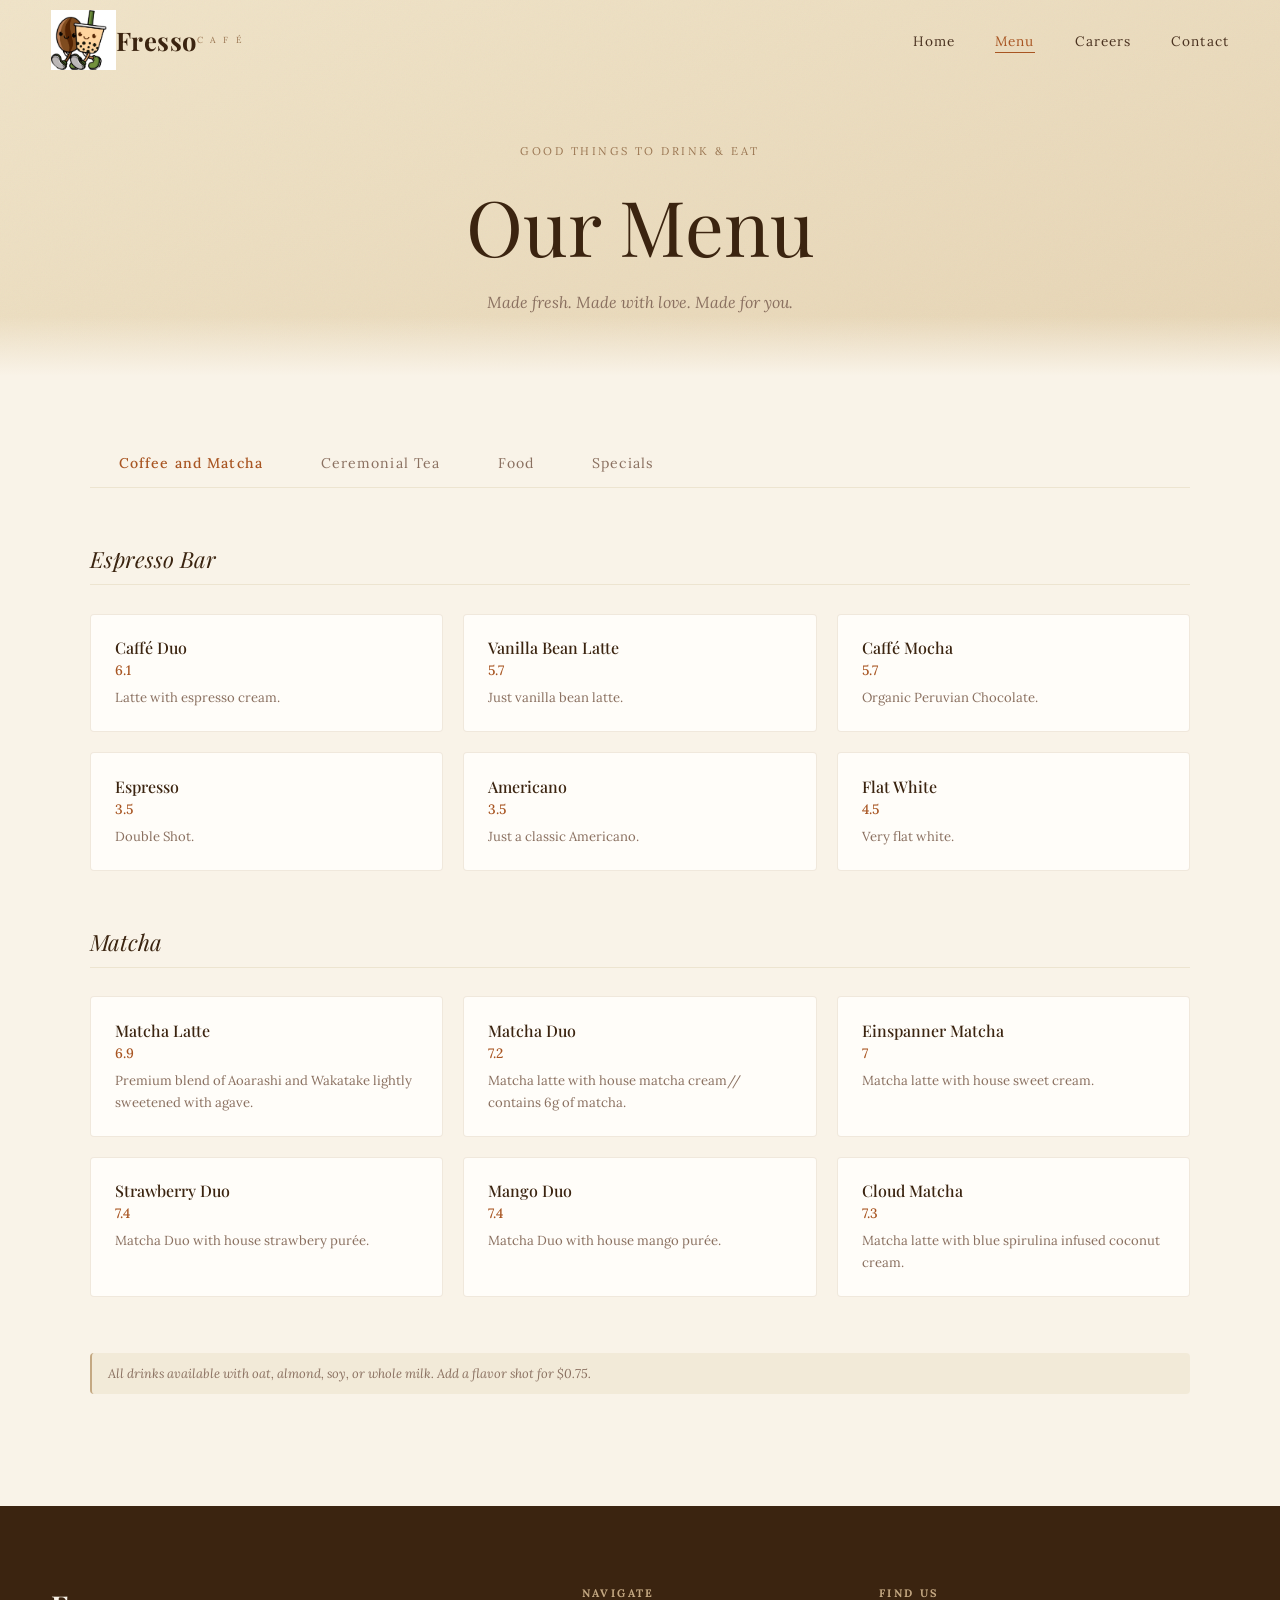
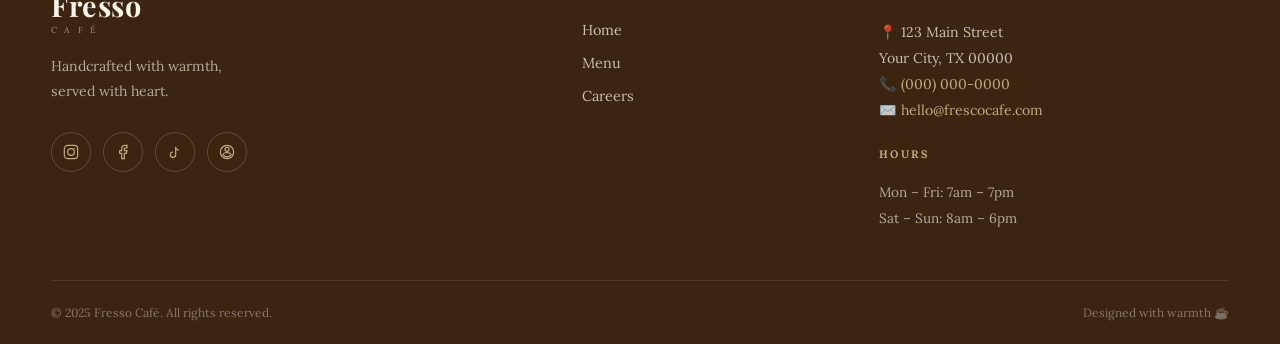
==== commit 31b62149: "Update menu.html" ====
--- a/menu.html
+++ b/menu.html
@@ -13,7 +13,7 @@
   <header class="site-header" id="site-header">
     <nav class="navbar">
       <a href="index.html" class="logo-wrap">
-        <div class=<img src="fresso_logo.png" alt="Fresso Café" style="height: 60px; width: auto;" />
+        <img src="fresso_logo.png" alt="Fresso Café" style="height: 60px; width: auto;" />
           <span class="logo-text">Fresso</span>
           <span class="logo-sub">C A F É</span>
         </div>
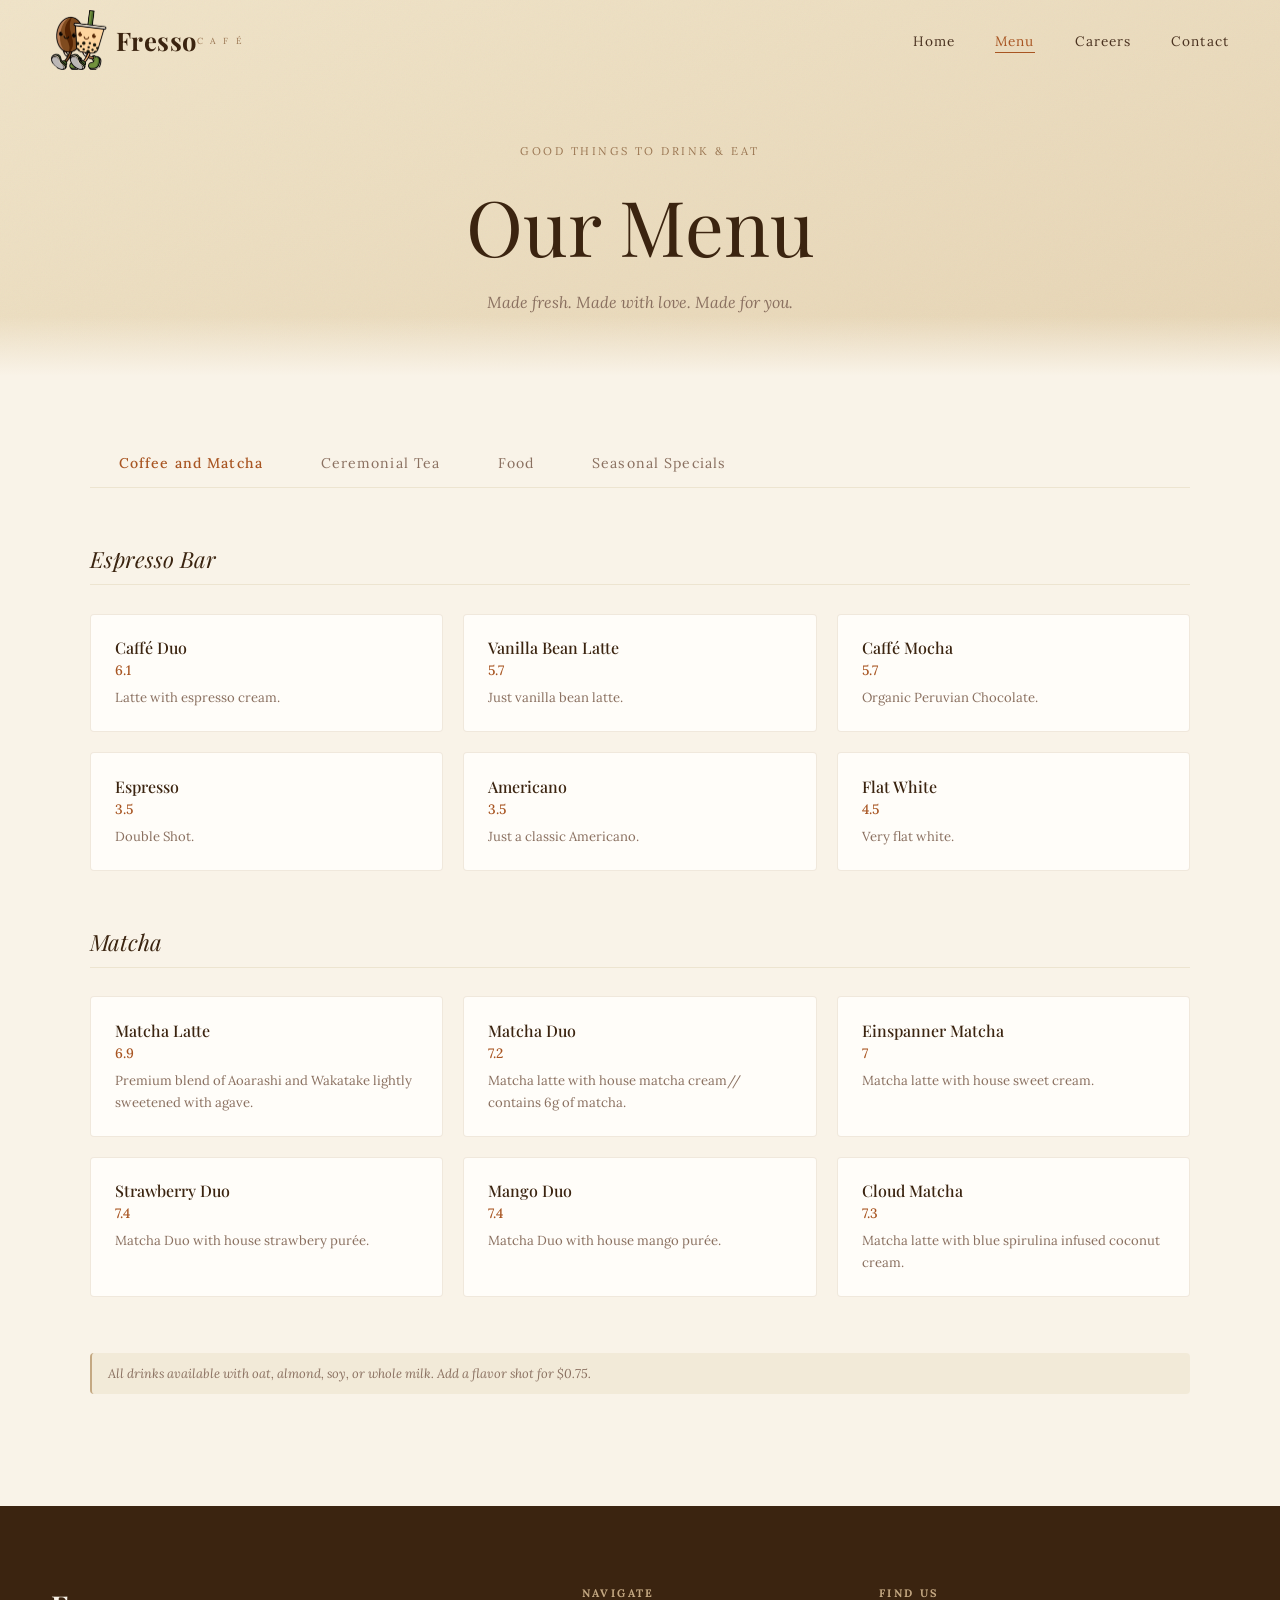
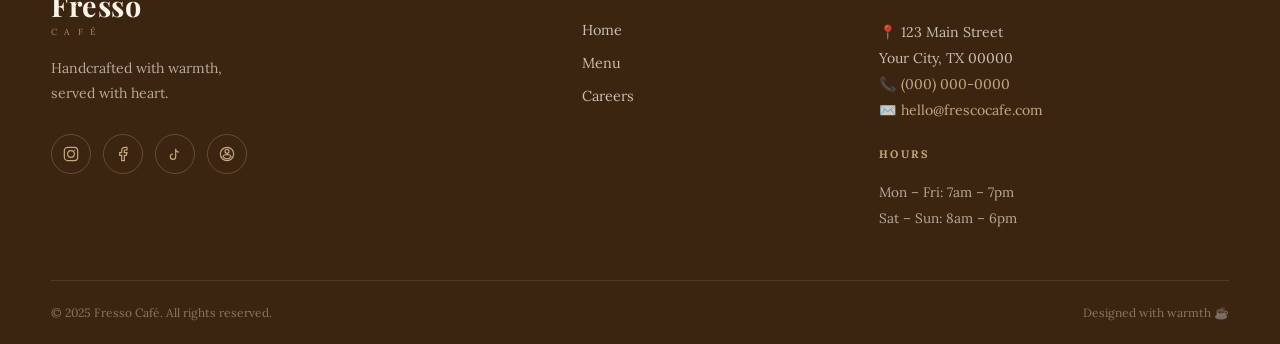
==== commit 3bb985a0: "seasonal menu" ====
--- a/menu.html
+++ b/menu.html
@@ -55,7 +55,7 @@
         <button class="tab-btn active" data-tab="coffee" role="tab">Coffee and Matcha</button>
         <button class="tab-btn" data-tab="nonCoffee" role="tab">Ceremonial Tea</button>
         <button class="tab-btn" data-tab="food" role="tab">Food</button>
-        <button class="tab-btn" data-tab="specials" role="tab">Specials</button>
+        <button class="tab-btn" data-tab="specials" role="tab">Seasonal Specials</button>
       </div>
 
       <!-- COFFEE -->
@@ -144,23 +144,23 @@
           <div class="menu-grid specials-grid">
             <div class="menu-item special-item">
               <span class="special-tag">New</span>
-              <span class="item-name">Honey Lavender Latte</span><span class="item-price">$6.50</span>
-              <p class="item-desc">House espresso, local wildflower honey, lavender syrup, oat milk. Floral & warm.</p>
+              <span class="item-name">Peach Matcha Duo</span><span class="item-price">$6.50</span>
+              <p class="item-desc">Matcha Duo with seasonal house peach purée.</p>
             </div>
             <div class="menu-item special-item">
               <span class="special-tag">Fan Fav</span>
-              <span class="item-name">Cardamom Brown Sugar Latte</span><span class="item-price">$6.50</span>
-              <p class="item-desc">Espresso, brown sugar, cardamom, and a touch of vanilla cream.</p>
+              <span class="item-name">Peach Jasmine Milk Tea</span><span class="item-price">$6.50</span>
+              <p class="item-desc">Classic jasmine milk tea with house made peach pureé.</p>
             </div>
             <div class="menu-item special-item">
               <span class="special-tag">Limited</span>
-              <span class="item-name">Spiced Pear Cider</span><span class="item-price">$5.75</span>
-              <p class="item-desc">Warm pressed pear juice with cinnamon, star anise, and clove. Non-coffee.</p>
+              <span class="item-name">Peach Jasmine Pure Tea</span><span class="item-price">$5.75</span>
+              <p class="item-desc">Pure Peach Jasmine tea for tea lovers.</p>
             </div>
             <div class="menu-item special-item">
               <span class="special-tag">New</span>
-              <span class="item-name">Pistachio Rose Croissant</span><span class="item-price">$5.50</span>
-              <p class="item-desc">Laminated pastry filled with pistachio cream and a hint of rose water.</p>
+              <span class="item-name">Peach Tornado</span><span class="item-price">$5.50</span>
+              <p class="item-desc">A refreshing, caffiene-free treat made with real peaches.</p>
             </div>
           </div>
           <p class="specials-note">Specials change regularly — follow us on Instagram <strong>@frescocafe</strong> to be the first to know.</p>
--- a/style.css
+++ b/style.css
@@ -137,10 +137,9 @@
 .logo-wrap { display: flex; align-items: center; }
 .logo-placeholder {
   display: flex;
-  flex-direction: column;
-  align-items: flex-start;
-  line-height: 1;
-  gap: 2px;
+  flex-direction: row;
+  align-items: center;
+  gap: 6px;
 }
 .logo-text {
   font-family: var(--font-display);
@@ -154,7 +153,7 @@
   font-size: 0.55rem;
   letter-spacing: 0.3em;
   color: var(--brown-mid);
-  margin-top: -2px;
+  margin-top: 0;
 }
 .nav-links {
   display: flex;
@@ -852,3 +851,7 @@
   .menu-tabs { gap: 0; }
   .tab-btn { padding: 0.75rem 1rem; font-size: 0.8rem; }
 }
+.logo-wrap img {
+  background: transparent;
+  mix-blend-mode: multiply;
+}
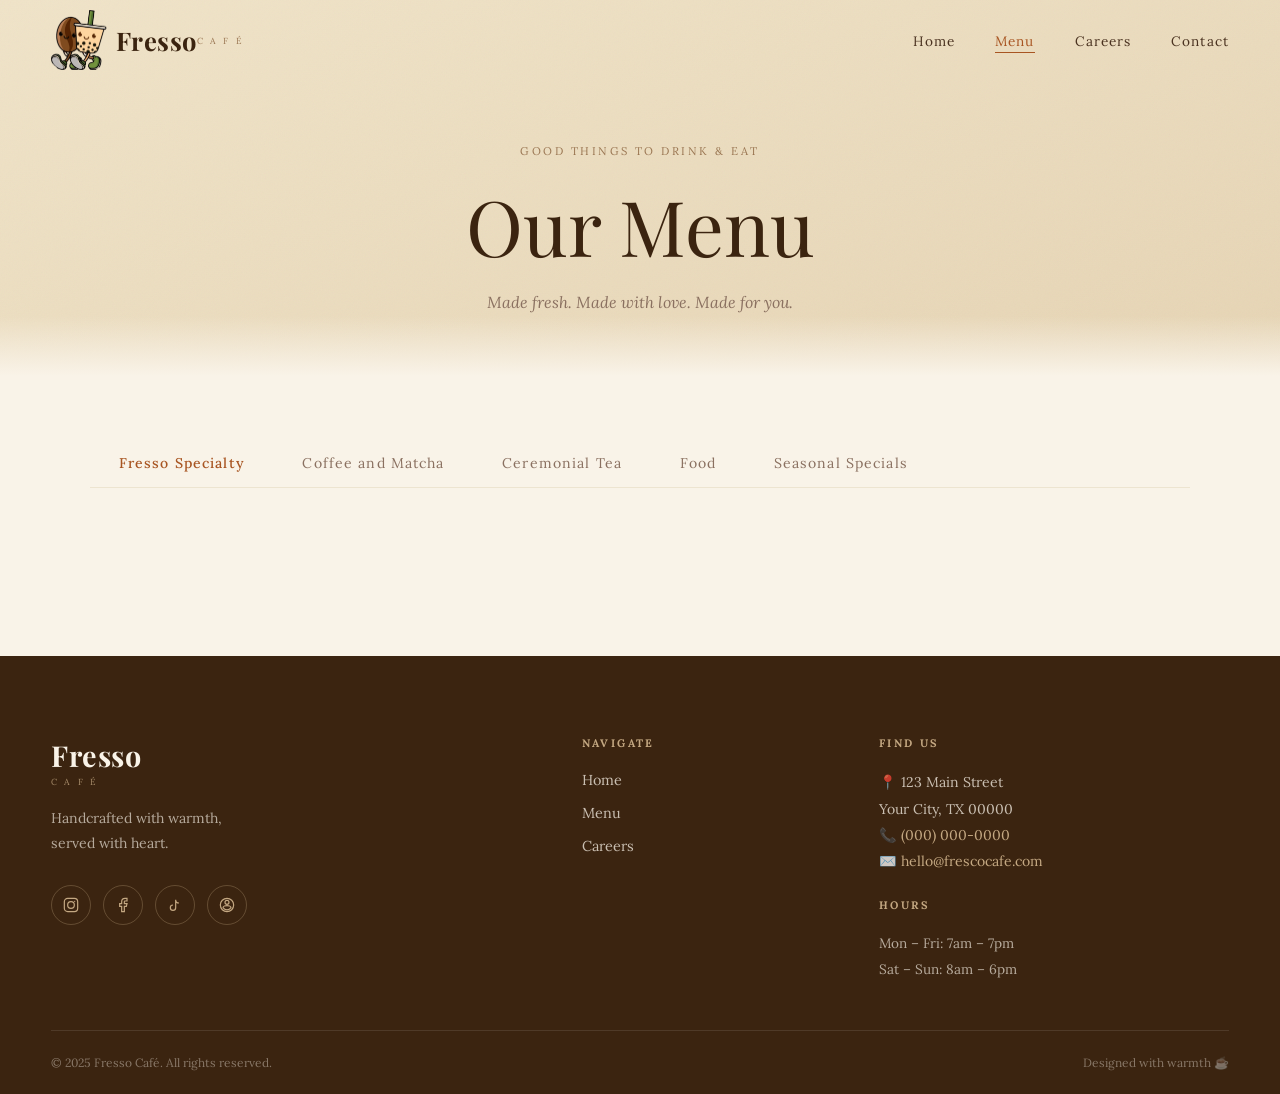
==== commit 740be78b: "specialties" ====
--- a/menu.html
+++ b/menu.html
@@ -52,14 +52,32 @@
   <section class="menu-section">
     <div class="menu-inner">
       <div class="menu-tabs" role="tablist">
-        <button class="tab-btn active" data-tab="coffee" role="tab">Coffee and Matcha</button>
+        <button class="tab-btn active" data-tab="specialty" role="tab">Fresso Specialty</button>
+        <button class="tab-btn" data-tab="coffee" role="tab">Coffee and Matcha</button>
         <button class="tab-btn" data-tab="nonCoffee" role="tab">Ceremonial Tea</button>
         <button class="tab-btn" data-tab="food" role="tab">Food</button>
         <button class="tab-btn" data-tab="specials" role="tab">Seasonal Specials</button>
       </div>
-
+      <!-- SPECIALTIES -->
+
+      <div class="tab-content" id="tab-specialty">
+        <div class="menu-category">
+          <h3 class="menu-cat-title">Fresso Specialty</h3>
+          <div class="menu-grid">
+            <div class="menu-item"><span class="item-name">Matcha Duo</span><span class="item-price">7.2</span><p class="item-desc">Latte with espresso cream.</p></div>
+            <div class="menu-item"><span class="item-name">Lotus Einspanner</span><span class="item-price">6.3</span><p class="item-desc">Just vanilla bean latte.</p></div>
+            <div class="menu-item"><span class="item-name">Fresso Black</span><span class="item-price">5.9</span><p class="item-desc">Organic Peruvian Chocolate.</p></div>
+            <div class="menu-item"><span class="item-name">Strawberry Matcha Duo</span><span class="item-price">7.4</span><p class="item-desc">Double Shot.</p></div>
+            <div class="menu-item"><span class="item-name">Tiramisu Latte</span><span class="item-price">6.5</span><p class="item-desc">Just a classic Americano.</p></div>
+            <div class="menu-item"><span class="item-name">Strawberry Green Milk Tea</span><span class="item-price">6</span><p class="item-desc">Very flat white.</p></div>
+            <div class="menu-item"><span class="item-name">Cloud Matcha</span><span class="item-price">7.3</span><p class="item-desc">Very flat white.</p></div>
+            <div class="menu-item"><span class="item-name">Tieguanyin Oolong</span><span class="item-price">5.9</span><p class="item-desc">Very flat white.</p></div>
+          </div>
+        </div>
+      </div>
+      
       <!-- COFFEE -->
-      <div class="tab-content active" id="tab-coffee">
+      <div class="tab-content" id="tab-coffee">
         <div class="menu-category">
           <h3 class="menu-cat-title">Espresso Bar</h3>
           <div class="menu-grid">
@@ -143,12 +161,12 @@
           <p class="specials-intro">Our specials rotate with the seasons, inspired by local flavors and what we're loving right now. Here's what's on now:</p>
           <div class="menu-grid specials-grid">
             <div class="menu-item special-item">
-              <span class="special-tag">New</span>
+              <span class="special-tag">Limited</span>
               <span class="item-name">Peach Matcha Duo</span><span class="item-price">$6.50</span>
               <p class="item-desc">Matcha Duo with seasonal house peach purée.</p>
             </div>
             <div class="menu-item special-item">
-              <span class="special-tag">Fan Fav</span>
+              <span class="special-tag">Limited</span>
               <span class="item-name">Peach Jasmine Milk Tea</span><span class="item-price">$6.50</span>
               <p class="item-desc">Classic jasmine milk tea with house made peach pureé.</p>
             </div>
@@ -158,7 +176,7 @@
               <p class="item-desc">Pure Peach Jasmine tea for tea lovers.</p>
             </div>
             <div class="menu-item special-item">
-              <span class="special-tag">New</span>
+              <span class="special-tag">Limited</span>
               <span class="item-name">Peach Tornado</span><span class="item-price">$5.50</span>
               <p class="item-desc">A refreshing, caffiene-free treat made with real peaches.</p>
             </div>
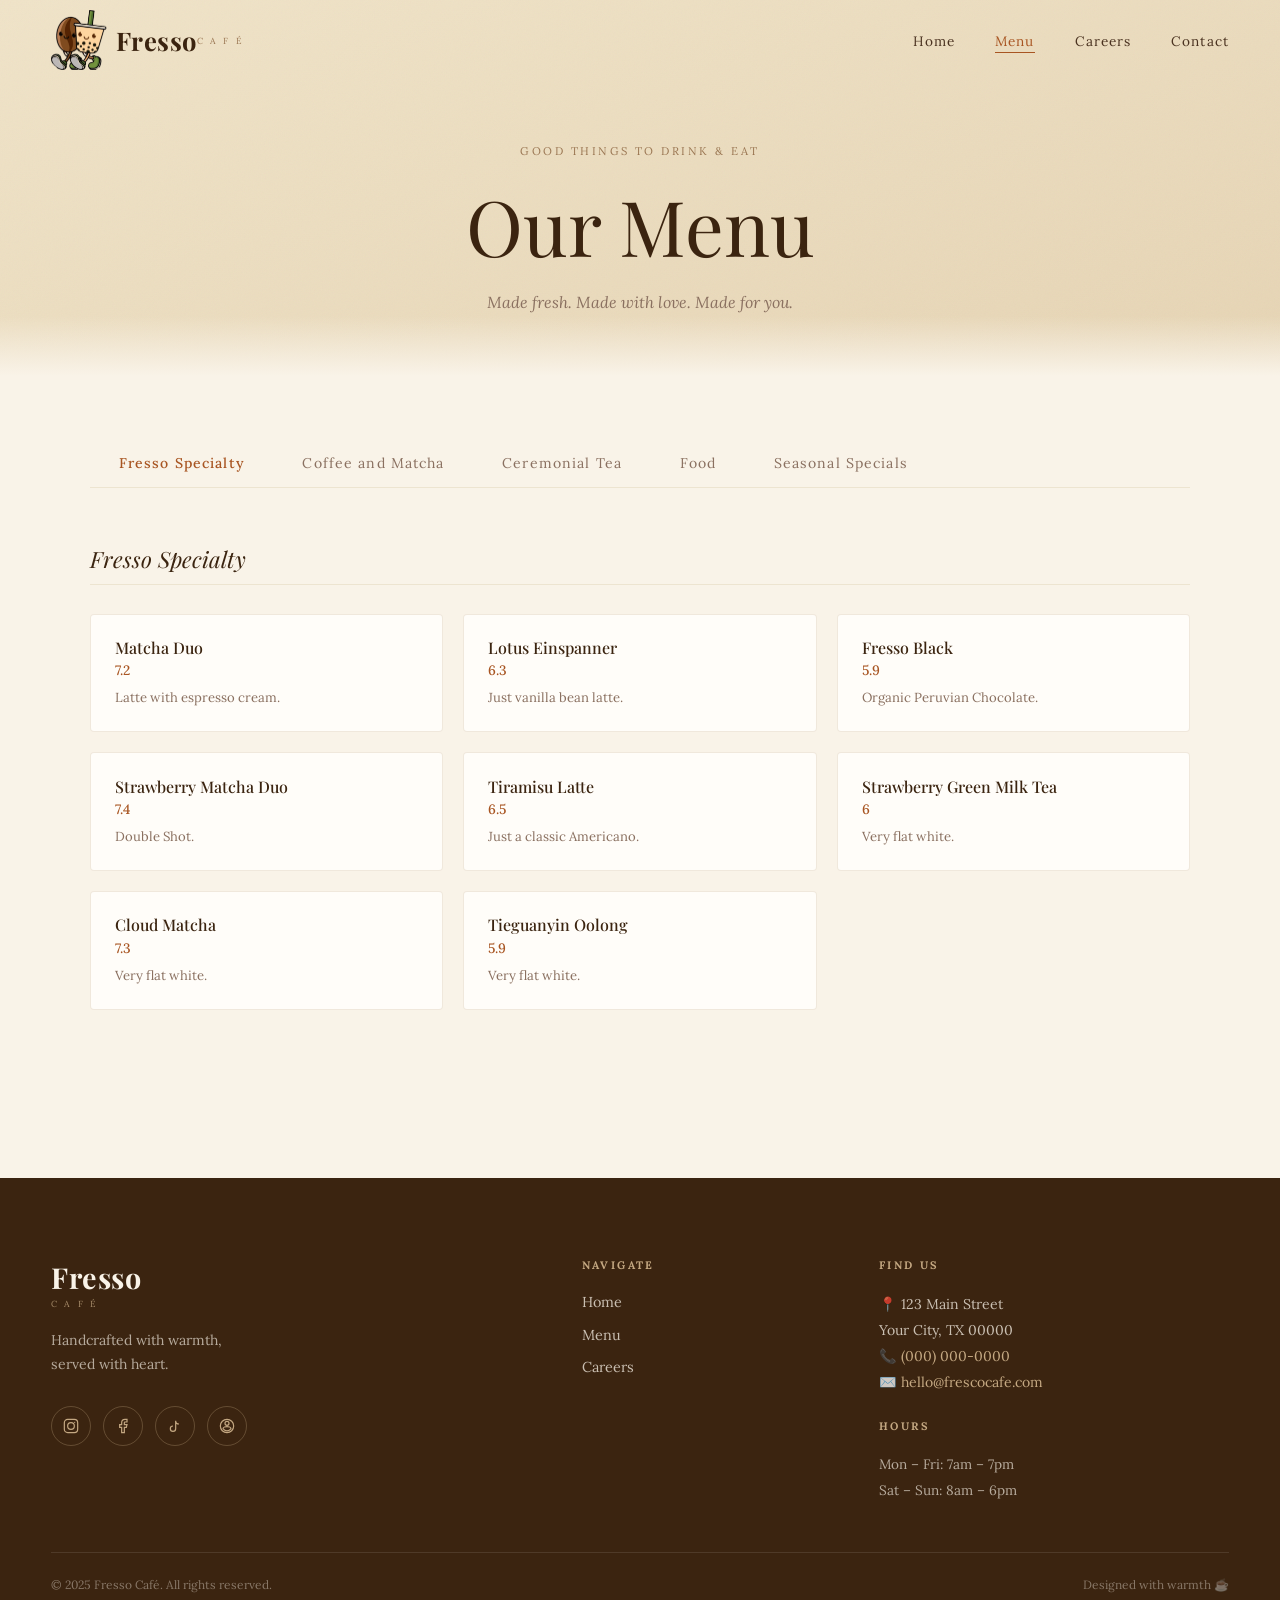
==== commit 24f11d69: "active specialty" ====
--- a/menu.html
+++ b/menu.html
@@ -60,7 +60,7 @@
       </div>
       <!-- SPECIALTIES -->
 
-      <div class="tab-content" id="tab-specialty">
+      <div class="tab-content active" id="tab-specialty">
         <div class="menu-category">
           <h3 class="menu-cat-title">Fresso Specialty</h3>
           <div class="menu-grid">
